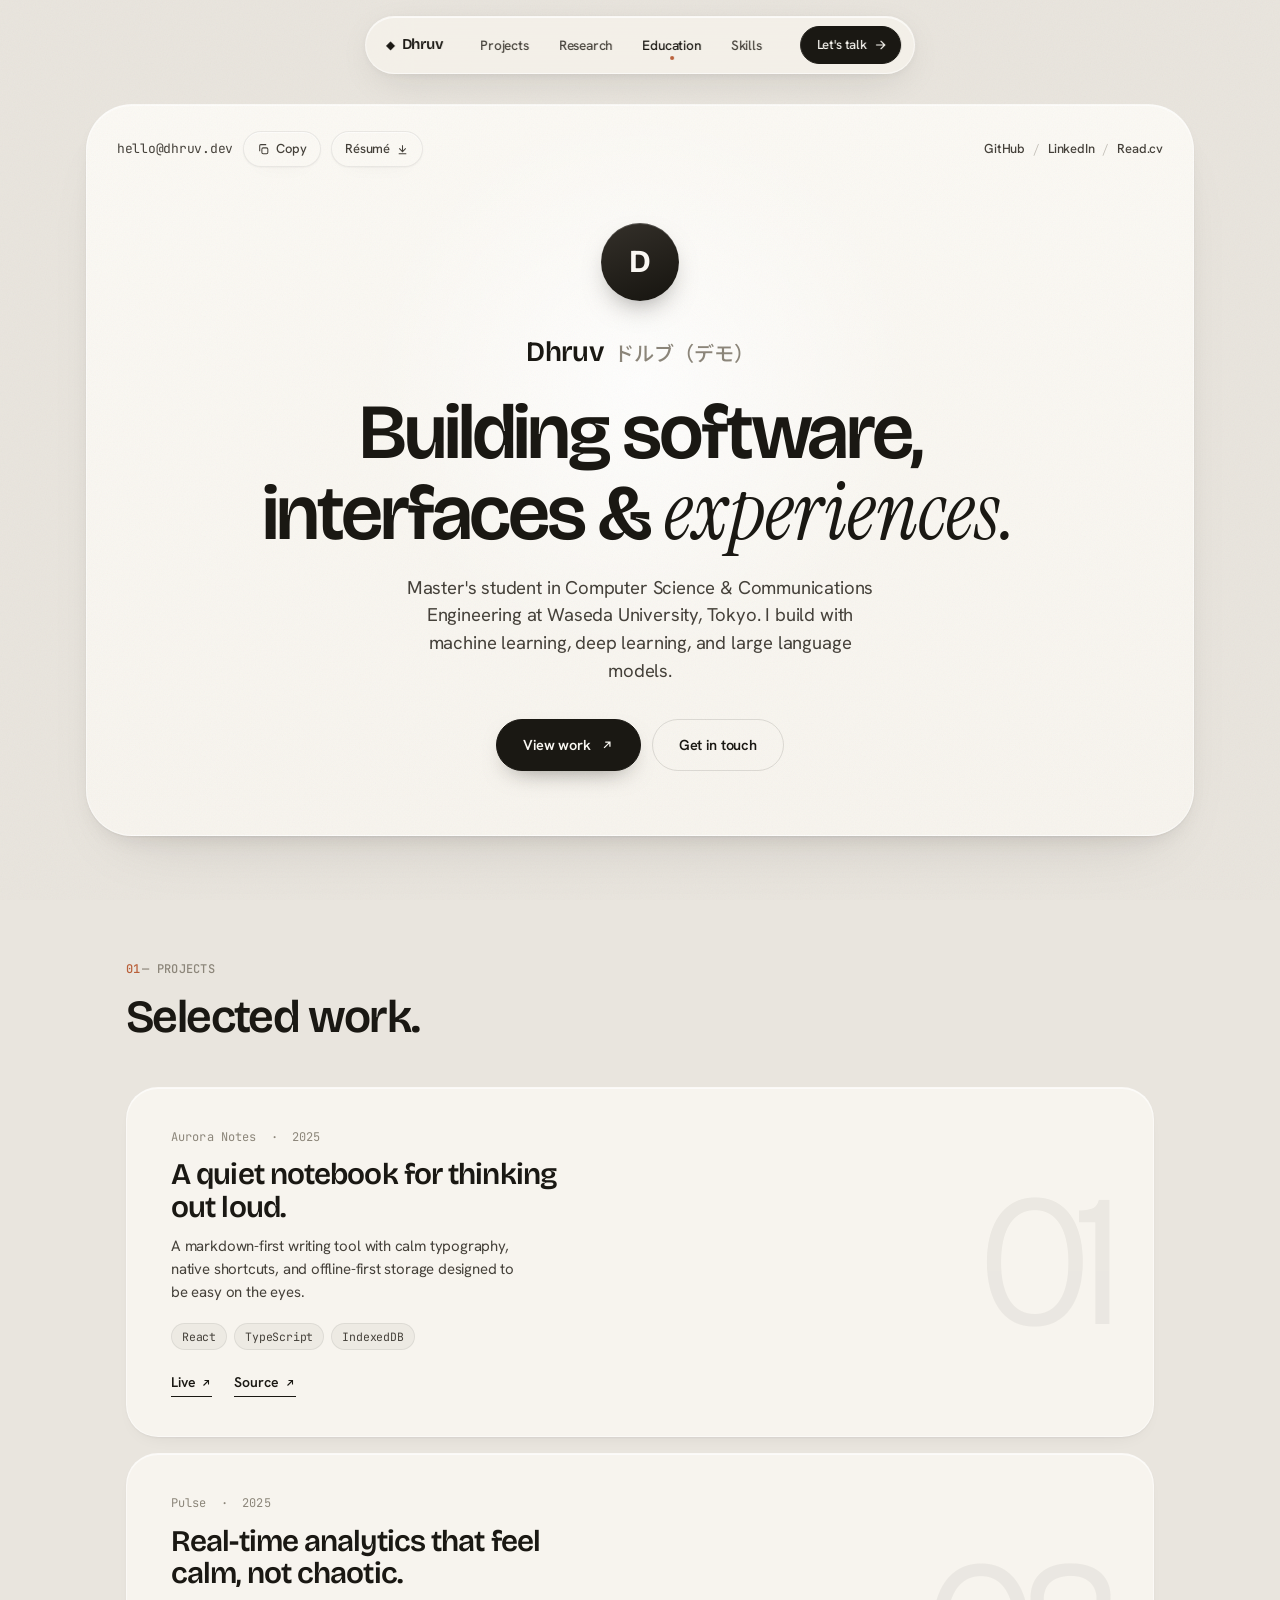
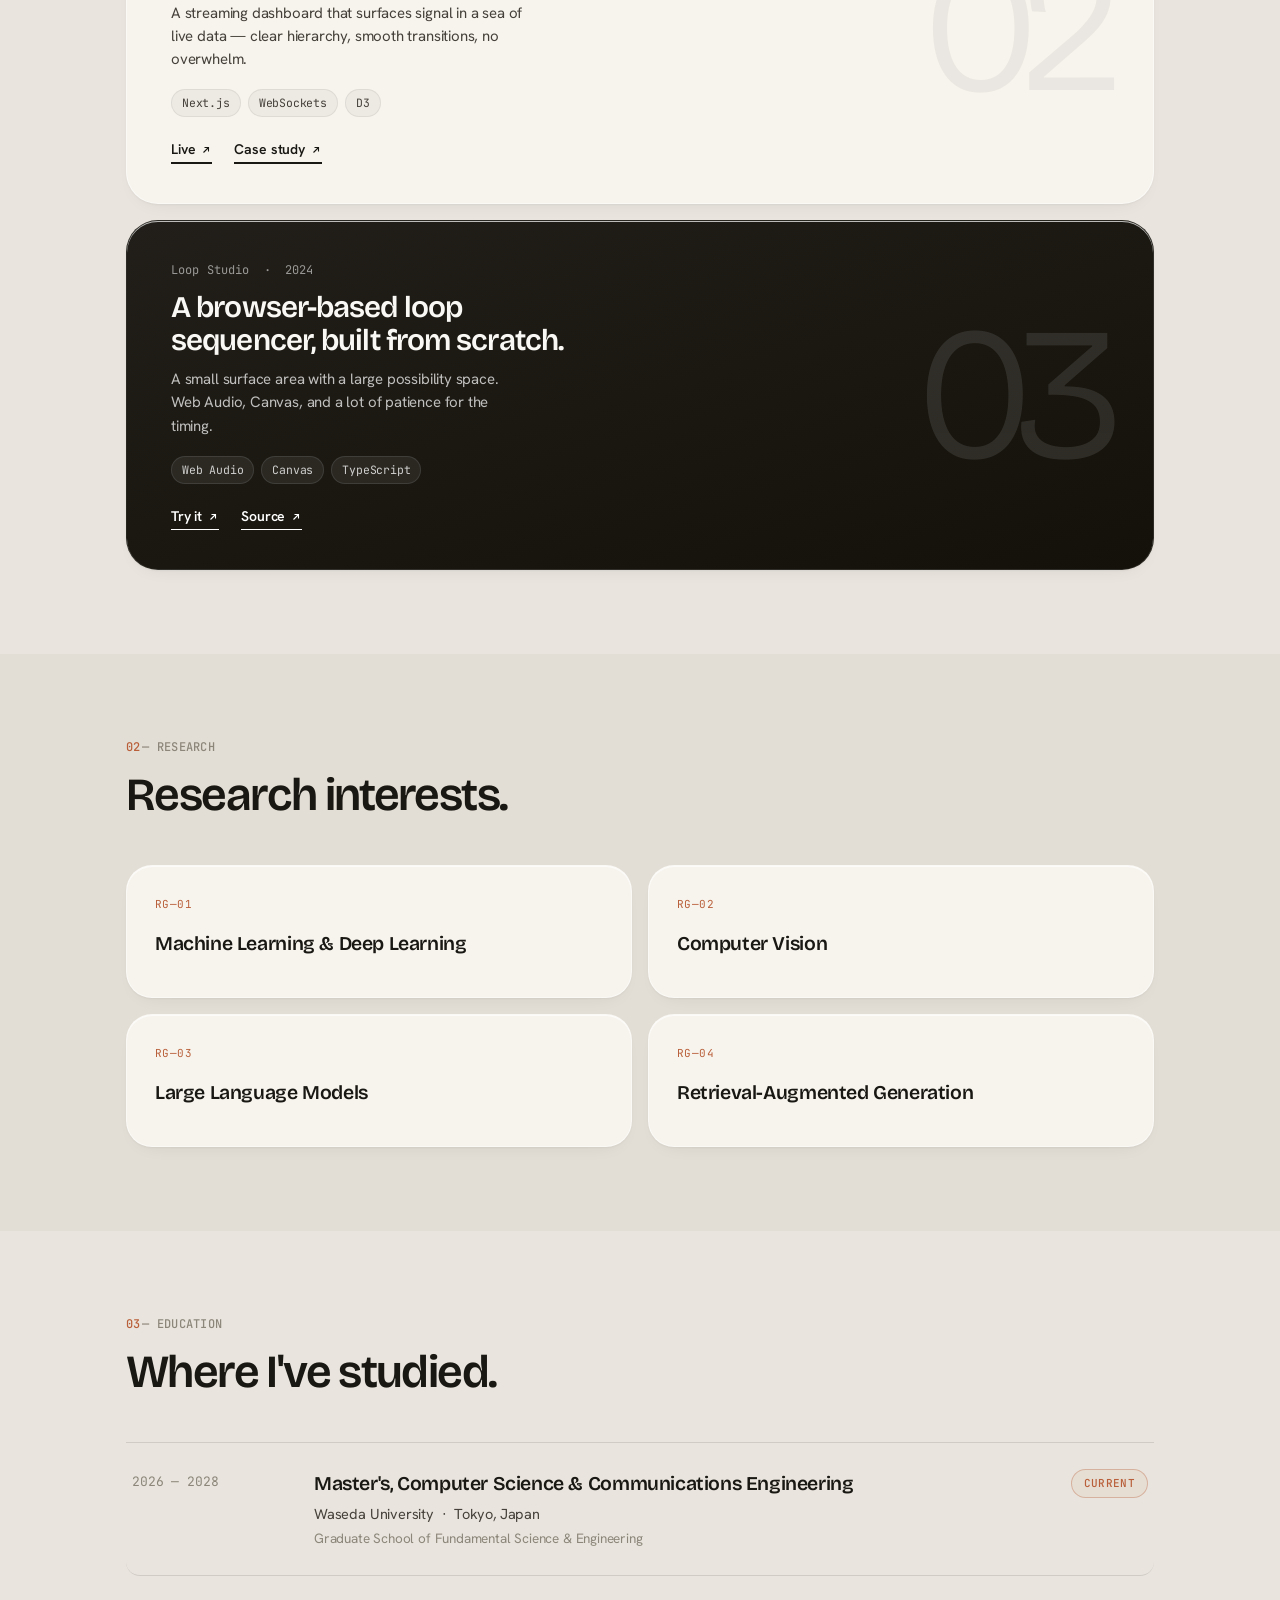
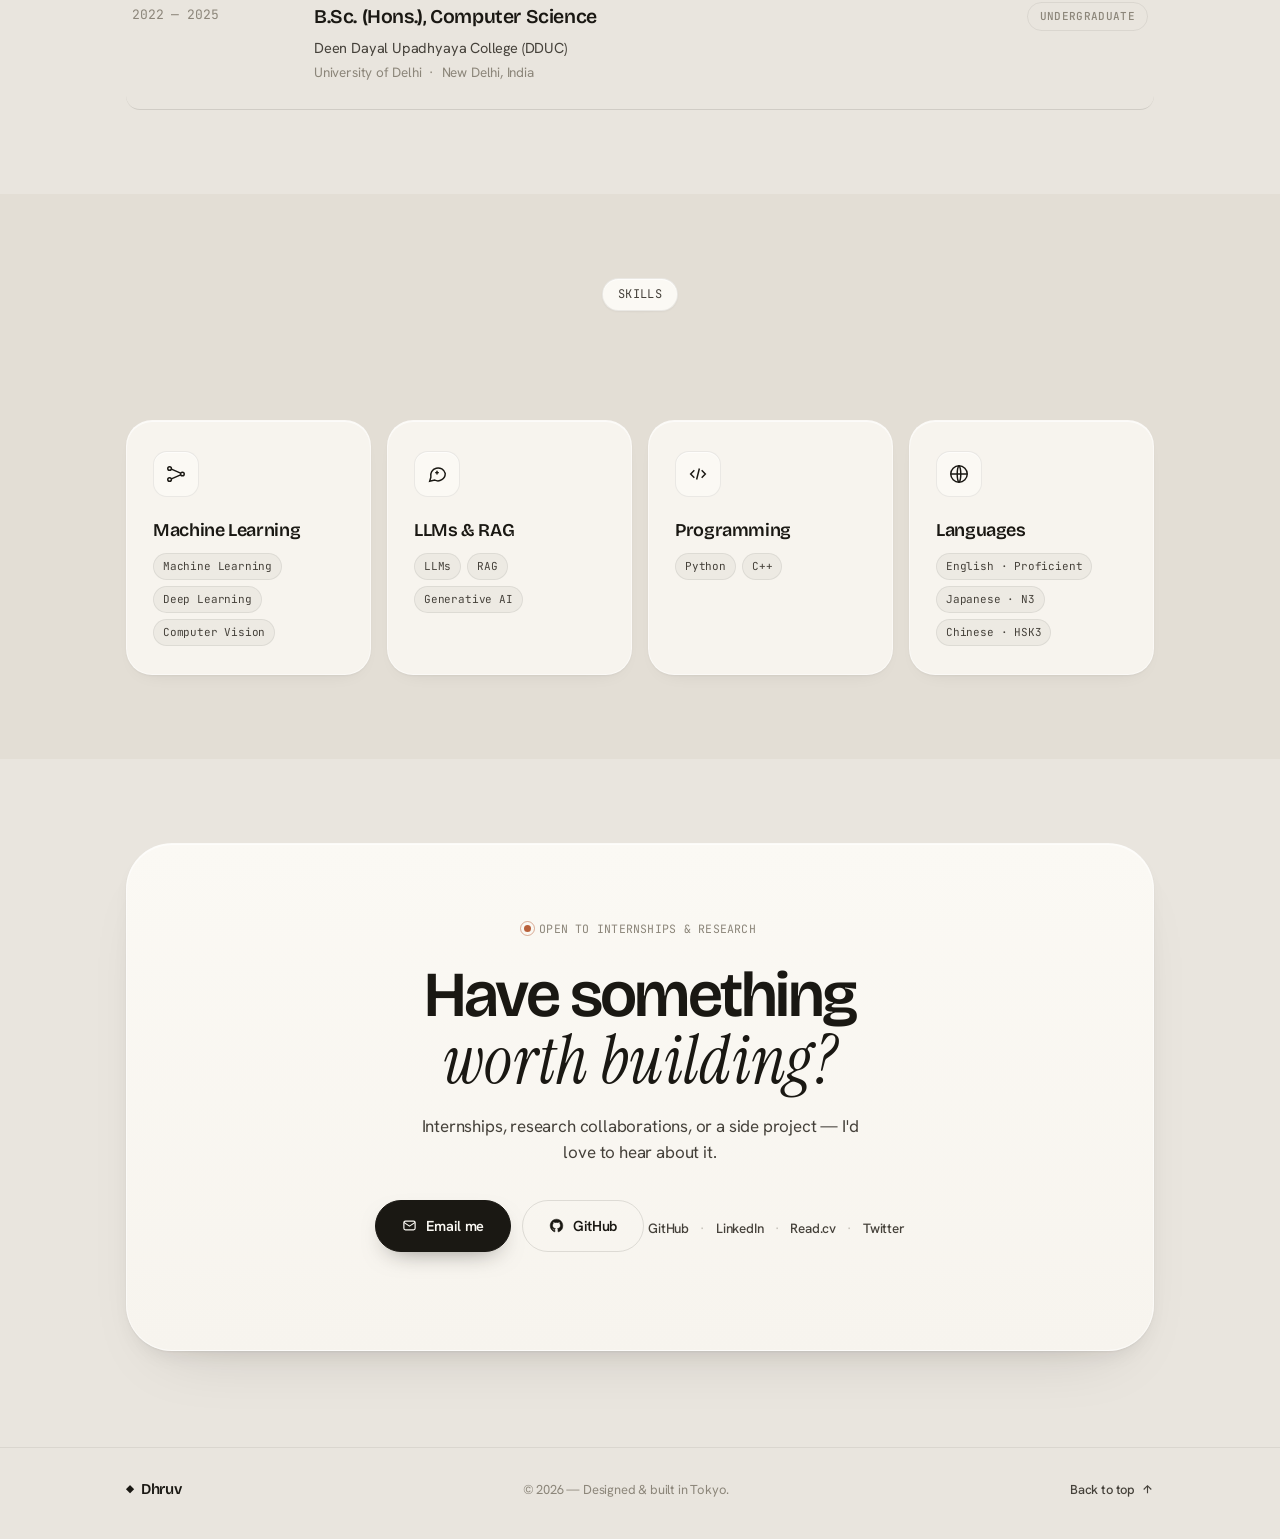
==== index.html @ db8a6431 "Add files via upload" ====
<!DOCTYPE html>
<html lang="en" class="no-js">
<head>
  <meta charset="UTF-8" />
  <meta name="viewport" content="width=device-width, initial-scale=1.0" />
  <meta name="description" content="Dhruv (ドルブ) — Master's student in Computer Science & Communications Engineering at Waseda University, Tokyo. Working in machine learning, deep learning, LLMs, RAG, and computer vision." />
  <meta name="theme-color" content="#e9e5de" />
  <title>Dhruv ドルブ — Computer Science & Machine Learning</title>

  <!-- inline favicon: rotated diamond -->
  <link rel="icon" href="data:image/svg+xml,%3Csvg xmlns='http://www.w3.org/2000/svg' width='32' height='32' viewBox='0 0 32 32'%3E%3Crect x='9' y='9' width='14' height='14' transform='rotate(45 16 16)' fill='%231a1813'/%3E%3C/svg%3E" />

  <link rel="preconnect" href="https://fonts.googleapis.com">
  <link rel="preconnect" href="https://fonts.gstatic.com" crossorigin>
  <link href="https://fonts.googleapis.com/css2?family=Bricolage+Grotesque:opsz,wght@12..96,400;12..96,500;12..96,600;12..96,700;12..96,800&family=Hanken+Grotesk:wght@400;500;600;700&family=Instrument+Serif:ital@0;1&family=JetBrains+Mono:wght@400;500&family=Noto+Sans+JP:wght@400;500;600&display=swap" rel="stylesheet">

  <link rel="stylesheet" href="styles.css" />
  <script>document.documentElement.classList.remove('no-js'); document.documentElement.classList.add('js');</script>
</head>
<body>

  <!-- paper grain texture -->
  <div class="grain" aria-hidden="true"></div>

  <!-- ============================ NAV (preserved floating pill) ============================ -->
  <nav class="nav" id="nav">
    <a href="#home" class="nav-logo">
      <span class="logo-mark">◆</span>
      <span class="logo-text">Dhruv</span>
    </a>
    <ul class="nav-links">
      <li><a href="#projects">Projects</a></li>
      <li><a href="#research">Research</a></li>
      <li><a href="#education">Education</a></li>
      <li><a href="#skills">Skills</a></li>
    </ul>
    <a href="#contact" class="nav-cta">
      <span>Let's talk</span>
      <svg width="14" height="14" viewBox="0 0 24 24" fill="none" stroke="currentColor" stroke-width="2"><path d="M5 12h14M13 5l7 7-7 7"/></svg>
    </a>
    <button class="nav-burger" id="burger" aria-label="Open menu" aria-expanded="false" aria-controls="mobileMenu">
      <span></span><span></span>
    </button>
  </nav>

  <!-- mobile menu overlay -->
  <div class="mobile-menu" id="mobileMenu" aria-hidden="true">
    <ul>
      <li><a href="#projects">Projects</a></li>
      <li><a href="#research">Research</a></li>
      <li><a href="#education">Education</a></li>
      <li><a href="#skills">Skills</a></li>
      <li><a href="#contact" class="mm-cta">Let's talk</a></li>
    </ul>
  </div>

  <!-- ============================ HERO ============================ -->
  <header class="hero" id="home">
    <div class="hero-card">

      <div class="hero-top" data-rise style="--d:.05s">
        <div class="hero-contact">
          <span class="hero-email">hello@dhruv.dev</span>
          <button class="chip" id="copyEmail" data-email="hello@dhruv.dev" type="button">
            <svg width="13" height="13" viewBox="0 0 24 24" fill="none" stroke="currentColor" stroke-width="1.9"><rect x="9" y="9" width="11" height="11" rx="2.4"/><path d="M5 15V5a2 2 0 0 1 2-2h10"/></svg>
            <span class="chip-label">Copy</span>
          </button>
          <a class="chip" href="#" aria-label="Download résumé">
            Résumé
            <svg width="13" height="13" viewBox="0 0 24 24" fill="none" stroke="currentColor" stroke-width="1.9"><path d="M12 4v12M6 10l6 6 6-6M5 20h14"/></svg>
          </a>
        </div>
        <nav class="hero-social" aria-label="Social profiles">
          <a href="#">GitHub</a><span aria-hidden="true">/</span><a href="#">LinkedIn</a><span aria-hidden="true">/</span><a href="#">Read.cv</a>
        </nav>
      </div>

      <div class="hero-center">
        <div class="hero-id" data-rise style="--d:.13s">
          <span class="avatar" aria-hidden="true">D</span>
        </div>

        <p class="hero-name" data-rise style="--d:.2s">Dhruv <span class="kana" lang="ja">ドルブ（デモ）</span></p>

        <h1 class="hero-h" data-rise style="--d:.27s">
          Building software,<br/>
          interfaces &amp; <em>experiences.</em>
        </h1>

        <p class="hero-sub" data-rise style="--d:.36s">
          Master's student in Computer Science &amp; Communications Engineering at
          Waseda University, Tokyo. I build with machine learning, deep learning,
          and large language models.
        </p>

        <div class="hero-actions" data-rise style="--d:.44s">
          <a class="btn btn-dark" href="#projects">
            View work
            <svg width="14" height="14" viewBox="0 0 24 24" fill="none" stroke="currentColor" stroke-width="2.2"><path d="M7 17 17 7M9 7h8v8"/></svg>
          </a>
          <a class="btn btn-ghost" href="#contact">Get in touch</a>
        </div>
      </div>
    </div>
  </header>

  <!-- ============================ PROJECTS ============================ -->
  <section class="section" id="projects">
    <div class="wrap">
      <div class="section-head">
        <p class="eyebrow reveal"><span class="ix">01</span> — Projects</p>
        <h2 class="section-h reveal">Selected work.</h2>
      </div>

      <div class="features">

        <a href="#" class="feature reveal">
          <div class="feature-text">
            <p class="feature-eyebrow">Aurora Notes &nbsp;·&nbsp; 2025</p>
            <h3 class="feature-h">A quiet notebook for thinking out loud.</h3>
            <p class="feature-desc">A markdown-first writing tool with calm typography, native shortcuts, and offline-first storage designed to be easy on the eyes.</p>
            <div class="feature-meta">
              <span class="tag">React</span><span class="tag">TypeScript</span><span class="tag">IndexedDB</span>
            </div>
            <div class="feature-links">
              <span class="ink-link">Live <svg width="12" height="12" viewBox="0 0 24 24" fill="none" stroke="currentColor" stroke-width="2.2"><path d="M7 17 17 7M9 7h8v8"/></svg></span>
              <span class="ink-link">Source <svg width="12" height="12" viewBox="0 0 24 24" fill="none" stroke="currentColor" stroke-width="2.2"><path d="M7 17 17 7M9 7h8v8"/></svg></span>
            </div>
          </div>
          <span class="feature-num" aria-hidden="true">01</span>
        </a>

        <a href="#" class="feature reveal">
          <div class="feature-text">
            <p class="feature-eyebrow">Pulse &nbsp;·&nbsp; 2025</p>
            <h3 class="feature-h">Real-time analytics that feel calm, not chaotic.</h3>
            <p class="feature-desc">A streaming dashboard that surfaces signal in a sea of live data — clear hierarchy, smooth transitions, no overwhelm.</p>
            <div class="feature-meta">
              <span class="tag">Next.js</span><span class="tag">WebSockets</span><span class="tag">D3</span>
            </div>
            <div class="feature-links">
              <span class="ink-link">Live <svg width="12" height="12" viewBox="0 0 24 24" fill="none" stroke="currentColor" stroke-width="2.2"><path d="M7 17 17 7M9 7h8v8"/></svg></span>
              <span class="ink-link">Case study <svg width="12" height="12" viewBox="0 0 24 24" fill="none" stroke="currentColor" stroke-width="2.2"><path d="M7 17 17 7M9 7h8v8"/></svg></span>
            </div>
          </div>
          <span class="feature-num" aria-hidden="true">02</span>
        </a>

        <a href="#" class="feature feature-dark reveal">
          <div class="feature-text">
            <p class="feature-eyebrow">Loop Studio &nbsp;·&nbsp; 2024</p>
            <h3 class="feature-h">A browser-based loop sequencer, built from scratch.</h3>
            <p class="feature-desc">A small surface area with a large possibility space. Web Audio, Canvas, and a lot of patience for the timing.</p>
            <div class="feature-meta">
              <span class="tag">Web Audio</span><span class="tag">Canvas</span><span class="tag">TypeScript</span>
            </div>
            <div class="feature-links">
              <span class="ink-link">Try it <svg width="12" height="12" viewBox="0 0 24 24" fill="none" stroke="currentColor" stroke-width="2.2"><path d="M7 17 17 7M9 7h8v8"/></svg></span>
              <span class="ink-link">Source <svg width="12" height="12" viewBox="0 0 24 24" fill="none" stroke="currentColor" stroke-width="2.2"><path d="M7 17 17 7M9 7h8v8"/></svg></span>
            </div>
          </div>
          <span class="feature-num" aria-hidden="true">03</span>
        </a>

      </div>
    </div>
  </section>

  <!-- ============================ RESEARCH ============================ -->
  <section class="section alt" id="research">
    <div class="wrap">
      <div class="section-head">
        <p class="eyebrow reveal"><span class="ix">02</span> — Research</p>
        <h2 class="section-h reveal">Research interests.</h2>
      </div>

      <div class="r-grid">
        <article class="r-card reveal">
          <span class="r-tag">RG—01</span>
          <h3>Machine Learning &amp; Deep Learning</h3>
          <span class="r-arrow" aria-hidden="true"><svg width="16" height="16" viewBox="0 0 24 24" fill="none" stroke="currentColor" stroke-width="2"><path d="M7 17 17 7M9 7h8v8"/></svg></span>
        </article>
        <article class="r-card reveal">
          <span class="r-tag">RG—02</span>
          <h3>Computer Vision</h3>
          <span class="r-arrow" aria-hidden="true"><svg width="16" height="16" viewBox="0 0 24 24" fill="none" stroke="currentColor" stroke-width="2"><path d="M7 17 17 7M9 7h8v8"/></svg></span>
        </article>
        <article class="r-card reveal">
          <span class="r-tag">RG—03</span>
          <h3>Large Language Models</h3>
          <span class="r-arrow" aria-hidden="true"><svg width="16" height="16" viewBox="0 0 24 24" fill="none" stroke="currentColor" stroke-width="2"><path d="M7 17 17 7M9 7h8v8"/></svg></span>
        </article>
        <article class="r-card reveal">
          <span class="r-tag">RG—04</span>
          <h3>Retrieval-Augmented Generation</h3>
          <span class="r-arrow" aria-hidden="true"><svg width="16" height="16" viewBox="0 0 24 24" fill="none" stroke="currentColor" stroke-width="2"><path d="M7 17 17 7M9 7h8v8"/></svg></span>
        </article>
      </div>
    </div>
  </section>

  <!-- ============================ EDUCATION ============================ -->
  <section class="section" id="education">
    <div class="wrap">
      <div class="section-head">
        <p class="eyebrow reveal"><span class="ix">03</span> — Education</p>
        <h2 class="section-h reveal">Where I've studied.</h2>
      </div>

      <div class="edu">
        <div class="edu-row reveal">
          <span class="edu-y">2026 — 2028</span>
          <div class="edu-c">
            <h3>Master's, Computer Science &amp; Communications Engineering</h3>
            <p>Waseda University &nbsp;·&nbsp; Tokyo, Japan</p>
            <p class="edu-focus">Graduate School of Fundamental Science &amp; Engineering</p>
          </div>
          <span class="edu-tag is-now">Current</span>
        </div>
        <div class="edu-row reveal">
          <span class="edu-y">2022 — 2025</span>
          <div class="edu-c">
            <h3>B.Sc. (Hons.), Computer Science</h3>
            <p>Deen Dayal Upadhyaya College (DDUC)</p>
            <p class="edu-focus">University of Delhi &nbsp;·&nbsp; New Delhi, India</p>
          </div>
          <span class="edu-tag">Undergraduate</span>
        </div>
      </div>
    </div>
  </section>

  <!-- ============================ SKILLS ============================ -->
  <section class="section alt" id="skills">
    <div class="wrap">
      <div class="section-head center">
        <span class="pill-label reveal">Skills</span>
        <h2 class="section-h reveal">What I work with.</h2>
      </div>

      <div class="skills-grid">
        <article class="skill reveal">
          <span class="skill-ic" aria-hidden="true">
            <svg width="22" height="22" viewBox="0 0 24 24" fill="none" stroke="currentColor" stroke-width="1.6"><circle cx="5" cy="6" r="2"/><circle cx="5" cy="18" r="2"/><circle cx="19" cy="12" r="2"/><path d="M7 6.6 17 11M7 17.4 17 13"/></svg>
          </span>
          <h3>Machine Learning</h3>
          <ul class="skill-tags">
            <li>Machine Learning</li><li>Deep Learning</li><li>Computer Vision</li>
          </ul>
        </article>

        <article class="skill reveal">
          <span class="skill-ic" aria-hidden="true">
            <svg width="22" height="22" viewBox="0 0 24 24" fill="none" stroke="currentColor" stroke-width="1.6"><path d="M21 11.5a8 8 0 0 1-11.4 7.2L4 20l1.3-4.5A8 8 0 1 1 21 11.5Z"/><path d="M12 8.5v4M10 10.5h4"/></svg>
          </span>
          <h3>LLMs &amp; RAG</h3>
          <ul class="skill-tags">
            <li>LLMs</li><li>RAG</li><li>Generative AI</li>
          </ul>
        </article>

        <article class="skill reveal">
          <span class="skill-ic" aria-hidden="true">
            <svg width="22" height="22" viewBox="0 0 24 24" fill="none" stroke="currentColor" stroke-width="1.6"><path d="m8 8-4 4 4 4M16 8l4 4-4 4M13.5 6l-3 12"/></svg>
          </span>
          <h3>Programming</h3>
          <ul class="skill-tags">
            <li>Python</li><li>C++</li>
          </ul>
        </article>

        <article class="skill reveal">
          <span class="skill-ic" aria-hidden="true">
            <svg width="22" height="22" viewBox="0 0 24 24" fill="none" stroke="currentColor" stroke-width="1.6"><circle cx="12" cy="12" r="9"/><path d="M3 12h18M12 3c2.6 2.7 2.6 15.3 0 18M12 3c-2.6 2.7-2.6 15.3 0 18"/></svg>
          </span>
          <h3>Languages</h3>
          <ul class="skill-tags">
            <li>English · Proficient</li><li>Japanese · N3</li><li>Chinese · HSK3</li>
          </ul>
        </article>
      </div>
    </div>
  </section>

  <!-- ============================ CONTACT ============================ -->
  <section class="section contact" id="contact">
    <div class="wrap">
      <div class="contact-card reveal">
        <span class="status"><i class="dot" aria-hidden="true"></i> Open to internships &amp; research</span>
        <h2 class="contact-h">Have something<br/><em>worth building?</em></h2>
        <p class="contact-sub">Internships, research collaborations, or a side project — I'd love to hear about it.</p>
        <div class="contact-actions">
          <a class="btn btn-dark" href="mailto:hello@dhruv.dev">
            <svg width="15" height="15" viewBox="0 0 24 24" fill="none" stroke="currentColor" stroke-width="1.9"><rect x="3" y="5" width="18" height="14" rx="2.5"/><path d="m3 7 9 6 9-6"/></svg>
            Email me
          </a>
          <a class="btn btn-ghost" href="#">
            <svg width="15" height="15" viewBox="0 0 24 24" fill="currentColor"><path d="M12 2C6.48 2 2 6.58 2 12.25c0 4.53 2.87 8.37 6.84 9.73.5.1.68-.22.68-.49 0-.24-.01-.87-.01-1.71-2.78.62-3.37-1.37-3.37-1.37-.45-1.18-1.11-1.49-1.11-1.49-.91-.64.07-.62.07-.62 1 .07 1.53 1.05 1.53 1.05.89 1.57 2.34 1.12 2.91.85.09-.66.35-1.12.63-1.38-2.22-.26-4.56-1.14-4.56-5.06 0-1.12.39-2.03 1.03-2.75-.1-.26-.45-1.3.1-2.71 0 0 .84-.27 2.75 1.05a9.4 9.4 0 0 1 5 0c1.91-1.32 2.75-1.05 2.75-1.05.55 1.41.2 2.45.1 2.71.64.72 1.03 1.63 1.03 2.75 0 3.93-2.34 4.79-4.57 5.05.36.32.68.94.68 1.91 0 1.38-.01 2.49-.01 2.83 0 .27.18.6.69.49A10.26 10.26 0 0 0 22 12.25C22 6.58 17.52 2 12 2z"/></svg>
            GitHub
          </a>
        </div>
        <div class="contact-socials">
          <a href="#">GitHub</a><span aria-hidden="true">·</span>
          <a href="#">LinkedIn</a><span aria-hidden="true">·</span>
          <a href="#">Read.cv</a><span aria-hidden="true">·</span>
          <a href="#">Twitter</a>
        </div>
      </div>
    </div>
  </section>

  <!-- ============================ FOOTER ============================ -->
  <footer class="footer">
    <div class="wrap footer-inner">
      <span class="footer-logo"><span class="logo-mark">◆</span> Dhruv</span>
      <span class="muted">© <span id="year"></span> — Designed &amp; built in Tokyo.</span>
      <a href="#home" class="footer-top">Back to top
        <svg width="13" height="13" viewBox="0 0 24 24" fill="none" stroke="currentColor" stroke-width="2.1"><path d="M12 19V5M5 12l7-7 7 7"/></svg>
      </a>
    </div>
  </footer>

  <script src="script.js"></script>
</body>
</html>
---- styles.css ----
/* =========================================================
   Dhruv — Portfolio
   Refined editorial minimalism · warm stone neutrals
   Bricolage Grotesque + Hanken Grotesk + Instrument Serif + JetBrains Mono
   ========================================================= */

*, *::before, *::after { box-sizing: border-box; margin: 0; padding: 0; }

:root {
  /* warm stone neutrals */
  --bg:        #e9e5de;   /* page — warm stone */
  --bg-deep:   #e3ded5;   /* alt section */
  --card:      #f7f4ee;   /* bone card */
  --card-hi:   #fbf9f4;   /* lighter card */
  --ink:       #1a1813;   /* warm near-black */
  --ink-2:     #45413a;   /* secondary text */
  --muted:     #8c867a;   /* labels / tertiary */
  --line:      rgba(26, 24, 19, 0.12);
  --line-soft: rgba(26, 24, 19, 0.07);
  --clay:      #b9603a;   /* whisper of accent — used sparingly */

  --shadow:
    0 1px 2px rgba(26,24,19,0.05),
    0 10px 26px -14px rgba(26,24,19,0.14),
    0 30px 70px -40px rgba(26,24,19,0.18);
  --shadow-sm:
    0 1px 2px rgba(26,24,19,0.04),
    0 8px 22px -16px rgba(26,24,19,0.16);
  --hi: inset 0 1px 0 rgba(255,255,255,0.7);

  --display: 'Bricolage Grotesque', 'Hanken Grotesk', sans-serif;
  --sans:    'Hanken Grotesk', -apple-system, BlinkMacSystemFont, sans-serif;
  --serif:   'Instrument Serif', Georgia, serif;
  --mono:    'JetBrains Mono', ui-monospace, monospace;
  --jp:      'Noto Sans JP', 'Hiragino Kaku Gothic ProN', 'Hiragino Sans', 'Yu Gothic', sans-serif;

  --max:    1080px;
  --pad-x:  26px;
  --radius: 40px;
  --ease:   cubic-bezier(.22, 1, .36, 1);
}

html { scroll-behavior: smooth; }

body {
  font-family: var(--sans);
  font-weight: 400;
  background: var(--bg);
  color: var(--ink);
  font-size: 16.5px;
  line-height: 1.55;
  letter-spacing: -0.011em;
  -webkit-font-smoothing: antialiased;
  -moz-osx-font-smoothing: grayscale;
  text-rendering: optimizeLegibility;
  overflow-x: hidden;
}

a { color: inherit; text-decoration: none; }
ul, ol { list-style: none; }
button { font: inherit; background: none; border: none; color: inherit; cursor: pointer; }
::selection { background: var(--ink); color: var(--bg); }
:focus-visible { outline: 2px solid var(--clay); outline-offset: 3px; border-radius: 4px; }

/* Instrument Serif italic accent inside any display heading */
.hero-h em, .section-h em, .contact-h em, .statement-p em {
  font-family: var(--serif);
  font-style: italic;
  font-weight: 400;
  letter-spacing: 0.005em;
}

.wrap {
  max-width: var(--max);
  margin: 0 auto;
  padding: 0 var(--pad-x);
}

/* paper grain texture overlay */
.grain {
  position: fixed; inset: 0;
  z-index: 3;
  pointer-events: none;
  opacity: 0.05;
  mix-blend-mode: multiply;
  background-image: url("data:image/svg+xml,%3Csvg xmlns='http://www.w3.org/2000/svg' viewBox='0 0 220 220'%3E%3Cfilter id='n'%3E%3CfeTurbulence type='fractalNoise' baseFrequency='0.82' numOctaves='3' stitchTiles='stitch'/%3E%3C/filter%3E%3Crect width='100%25' height='100%25' filter='url(%23n)'/%3E%3C/svg%3E");
  background-size: 220px 220px;
}

/* =========================================================
   NAV — preserved floating pill (recolored to warm)
   ========================================================= */
.nav {
  position: fixed; top: 16px; left: 50%; transform: translateX(-50%);
  z-index: 100;
  display: flex; align-items: center; gap: 24px;
  padding: 9px 13px 9px 20px;
  background: rgba(247, 244, 238, 0.72);
  backdrop-filter: blur(20px) saturate(1.5);
  -webkit-backdrop-filter: blur(20px) saturate(1.5);
  border: 1px solid rgba(255,255,255,0.55);
  border-radius: 999px;
  box-shadow: 0 10px 40px -12px rgba(26,24,19,0.16), 0 2px 8px rgba(26,24,19,0.05), var(--hi);
  transition: top .35s var(--ease), box-shadow .35s var(--ease);
}
.nav.scrolled {
  top: 10px;
  box-shadow: 0 16px 50px -12px rgba(26,24,19,0.22), 0 2px 8px rgba(26,24,19,0.06), var(--hi);
}
.nav-logo {
  display: flex; align-items: center; gap: 8px;
  font-family: var(--display);
  font-weight: 600; font-size: 15px; letter-spacing: -0.02em;
}
.logo-mark { color: var(--ink); display: inline-block; animation: spin 16s linear infinite; font-size: 11px; }
@keyframes spin { to { transform: rotate(360deg); } }
.nav-links { display: flex; gap: 2px; }
.nav-links a {
  position: relative;
  padding: 7px 14px;
  font-size: 13.5px; font-weight: 500;
  color: var(--ink-2);
  border-radius: 999px;
  transition: color .2s ease;
}
.nav-links a::before {
  content: ''; position: absolute; inset: 0;
  background: var(--ink); border-radius: 999px;
  transform: scale(0.6); opacity: 0;
  transition: transform .3s cubic-bezier(.34,1.56,.64,1), opacity .25s ease;
  z-index: -1;
}
.nav-links a:hover { color: var(--card-hi); }
.nav-links a:hover::before { transform: scale(1); opacity: 1; }
.nav-links a.active { color: var(--ink); }
.nav-links a.active::after {
  content: ''; position: absolute; left: 50%; bottom: 1px;
  width: 4px; height: 4px; border-radius: 50%;
  background: var(--clay); transform: translateX(-50%);
}
.nav-cta {
  display: inline-flex; align-items: center; gap: 6px;
  padding: 8px 13px 8px 16px;
  background: var(--ink); color: var(--card-hi);
  font-size: 13px; font-weight: 500;
  border-radius: 999px;
  border: 1px solid var(--ink);
  transition: background .25s ease, color .25s ease, transform .2s ease;
}
.nav-cta svg { transition: transform .3s var(--ease); }
.nav-cta:hover { background: transparent; color: var(--ink); }
.nav-cta:hover svg { transform: translateX(2px); }
.nav-burger { display: none; }

/* mobile menu */
.mobile-menu {
  position: fixed; inset: 0; z-index: 99;
  background: rgba(233, 229, 222, 0.92);
  backdrop-filter: blur(22px);
  -webkit-backdrop-filter: blur(22px);
  display: flex; align-items: center; justify-content: center;
  opacity: 0; visibility: hidden;
  transition: opacity .4s var(--ease), visibility .4s;
}
.mobile-menu.open { opacity: 1; visibility: visible; }
.mobile-menu ul { display: flex; flex-direction: column; align-items: center; gap: 6px; text-align: center; }
.mobile-menu li {
  opacity: 0; transform: translateY(14px);
  transition: opacity .5s var(--ease), transform .5s var(--ease);
}
.mobile-menu.open li { opacity: 1; transform: none; }
.mobile-menu.open li:nth-child(1) { transition-delay: .08s; }
.mobile-menu.open li:nth-child(2) { transition-delay: .14s; }
.mobile-menu.open li:nth-child(3) { transition-delay: .20s; }
.mobile-menu.open li:nth-child(4) { transition-delay: .26s; }
.mobile-menu.open li:nth-child(5) { transition-delay: .34s; }
.mobile-menu a {
  font-family: var(--display);
  font-size: 34px; font-weight: 600; letter-spacing: -0.03em;
  color: var(--ink);
  display: inline-block; padding: 6px 14px;
}
.mobile-menu .mm-cta { color: var(--clay); }

/* =========================================================
   BUTTONS / CHIPS / INK-LINK
   ========================================================= */
.btn {
  display: inline-flex; align-items: center; gap: 9px;
  padding: 14px 26px;
  font-family: var(--sans);
  font-size: 14.5px; font-weight: 600;
  letter-spacing: -0.01em;
  border-radius: 999px;
  border: 1px solid var(--ink);
  transition: background .28s ease, color .28s ease, transform .3s var(--ease), box-shadow .3s var(--ease);
  white-space: nowrap;
}
.btn svg { transition: transform .35s var(--ease); }
.btn:hover { transform: translateY(-2px); }
.btn:hover svg { transform: translate(2px, -2px); }
.btn-dark  { background: var(--ink); color: var(--card-hi); box-shadow: 0 10px 26px -14px rgba(26,24,19,0.6); }
.btn-dark:hover  { background: #000; box-shadow: 0 16px 34px -16px rgba(26,24,19,0.7); }
.btn-ghost { background: transparent; color: var(--ink); border-color: var(--line); }
.btn-ghost:hover { background: var(--ink); color: var(--card-hi); border-color: var(--ink); }
.btn-ghost svg path { stroke: currentColor; }

.chip {
  display: inline-flex; align-items: center; gap: 6px;
  padding: 7px 13px;
  font-size: 13px; font-weight: 500;
  color: var(--ink-2);
  background: var(--card-hi);
  border: 1px solid var(--line-soft);
  border-radius: 999px;
  box-shadow: var(--shadow-sm), var(--hi);
  transition: transform .25s var(--ease), color .2s ease, border-color .2s ease;
}
.chip:hover { transform: translateY(-1px); color: var(--ink); border-color: var(--line); }
.chip.copied { color: var(--clay); border-color: rgba(185,96,58,0.4); }

.ink-link {
  display: inline-flex; align-items: center; gap: 5px;
  position: relative;
  font-size: 14px; font-weight: 600;
  color: var(--ink);
  letter-spacing: -0.01em;
  padding: 2px 0;
}
.ink-link::after {
  content: ''; position: absolute; left: 0; right: 0; bottom: -1px;
  height: 1.5px; background: currentColor;
  transform: scaleX(1); transform-origin: left;
  transition: transform .4s var(--ease);
}
.ink-link:hover::after { transform: scaleX(0); transform-origin: right; }
.ink-link svg { transition: transform .35s var(--ease); }
.ink-link:hover svg { transform: translate(2px, -2px); }

/* =========================================================
   HERO
   ========================================================= */
.hero {
  padding: 104px var(--pad-x) 40px;
  max-width: calc(var(--max) + 80px);
  margin: 0 auto;
}
.hero-card {
  position: relative;
  background: linear-gradient(180deg, var(--card-hi), var(--card));
  border: 1px solid rgba(255,255,255,0.55);
  border-radius: 46px;
  box-shadow: var(--shadow), var(--hi);
  padding: 26px 30px 64px;
  overflow: hidden;
}
.hero-card::after {
  /* soft radial bloom behind the name */
  content: ''; position: absolute; left: 50%; top: 38%;
  width: 620px; height: 620px; transform: translate(-50%,-50%);
  background: radial-gradient(circle, rgba(255,255,255,0.85), transparent 62%);
  pointer-events: none;
}
.hero-top {
  position: relative; z-index: 1;
  display: flex; justify-content: space-between; align-items: center;
  gap: 16px; flex-wrap: wrap;
}
.hero-contact { display: inline-flex; align-items: center; gap: 10px; flex-wrap: wrap; }
.hero-email { font-family: var(--mono); font-size: 13px; color: var(--ink-2); letter-spacing: -0.02em; }
.hero-social { display: inline-flex; align-items: center; gap: 9px; font-size: 13px; color: var(--muted); }
.hero-social a { font-weight: 500; color: var(--ink-2); position: relative; transition: color .2s ease; }
.hero-social a:hover { color: var(--ink); }
.hero-social span { opacity: 0.5; }

.hero-center {
  position: relative; z-index: 1;
  text-align: center;
  display: flex; flex-direction: column; align-items: center;
  padding-top: 56px;
}
.hero-id { position: relative; margin-bottom: 30px; }
.avatar {
  width: 78px; height: 78px; border-radius: 50%;
  display: grid; place-items: center;
  font-family: var(--display); font-weight: 700; font-size: 32px;
  color: var(--card-hi);
  background: linear-gradient(160deg, #34302a, #16140f);
  box-shadow: 0 12px 28px -12px rgba(26,24,19,0.5), inset 0 1px 0 rgba(255,255,255,0.18);
}
.badge {
  position: absolute; top: -10px; left: calc(100% - 14px);
  display: inline-flex; align-items: center; gap: 5px;
  white-space: nowrap;
  padding: 6px 12px;
  background: var(--card-hi);
  border: 1px solid var(--line-soft);
  border-radius: 999px;
  font-size: 13px; font-weight: 600; color: var(--ink);
  box-shadow: var(--shadow-sm), var(--hi);
}
.kana {
  font-family: var(--jp);
  font-weight: 500;
  font-size: 0.82em;
  color: var(--muted);
  letter-spacing: 0;
}
.wave { display: inline-block; animation: wave 2.6s var(--ease) infinite; transform-origin: 70% 70%; }
@keyframes wave {
  0%, 60%, 100% { transform: rotate(0deg); }
  10%, 30% { transform: rotate(14deg); }
  20% { transform: rotate(-8deg); }
}
.hero-name {
  font-family: var(--display);
  font-size: clamp(20px, 2.6vw, 28px);
  font-weight: 600;
  letter-spacing: -0.02em;
  color: var(--ink);
  margin-bottom: 18px;
}
.hero-name .kana { color: var(--muted); font-size: 0.72em; margin-left: 4px; }
.status {
  display: inline-flex; align-items: center; gap: 8px;
  font-family: var(--mono); font-size: 11.5px; letter-spacing: 0.02em;
  color: var(--muted); text-transform: uppercase;
  margin-bottom: 22px;
}
.dot {
  width: 7px; height: 7px; border-radius: 50%;
  background: var(--clay); position: relative;
}
.dot::after {
  content: ''; position: absolute; inset: -4px; border-radius: 50%;
  border: 1.5px solid var(--clay); opacity: 0.5;
  animation: pulse 2s var(--ease) infinite;
}
@keyframes pulse {
  0% { transform: scale(0.7); opacity: 0.6; }
  100% { transform: scale(1.7); opacity: 0; }
}
.hero-h {
  font-family: var(--display);
  font-size: clamp(40px, 6.4vw, 78px);
  font-weight: 600;
  line-height: 1.0;
  letter-spacing: -0.04em;
  color: var(--ink);
  margin-bottom: 22px;
}
.hero-h em { font-size: 1.04em; }
.hero-sub {
  font-size: clamp(16px, 1.5vw, 18.5px);
  color: var(--ink-2);
  max-width: 480px;
  margin: 0 auto 34px;
  line-height: 1.5;
}
.hero-actions { display: inline-flex; gap: 11px; flex-wrap: wrap; justify-content: center; }

/* =========================================================
   TOOLS MARQUEE
   ========================================================= */
.strip { padding: 30px 0 6px; }
.marquee {
  overflow: hidden;
  -webkit-mask-image: linear-gradient(90deg, transparent, #000 12%, #000 88%, transparent);
  mask-image: linear-gradient(90deg, transparent, #000 12%, #000 88%, transparent);
}
.marquee-track {
  display: inline-flex; align-items: center; gap: 30px;
  white-space: nowrap;
  animation: marquee 34s linear infinite;
}
.marquee:hover .marquee-track { animation-play-state: paused; }
@keyframes marquee { to { transform: translateX(-50%); } }
.tok {
  font-family: var(--display);
  font-size: clamp(20px, 2.6vw, 30px);
  font-weight: 500; letter-spacing: -0.02em;
  color: var(--ink); opacity: 0.42;
  transition: opacity .25s ease;
}
.marquee:hover .tok { opacity: 0.3; }
.sep { color: var(--clay); opacity: 0.55; font-size: 12px; }

/* =========================================================
   STATEMENT
   ========================================================= */
.statement { padding: 64px 0 40px; }
.statement-p {
  font-family: var(--display);
  font-size: clamp(26px, 4.4vw, 50px);
  font-weight: 500;
  line-height: 1.16;
  letter-spacing: -0.03em;
  color: var(--ink);
  max-width: 18ch;
  margin: 0 auto;
  text-align: center;
}
.statement-p em { font-size: 1.05em; }

/* =========================================================
   SECTION scaffolding
   ========================================================= */
.section { padding: 84px 0; }
.section.alt { background: var(--bg-deep); }

.section-head { max-width: 640px; margin-bottom: 46px; }
.section-head.center { margin-left: auto; margin-right: auto; text-align: center; }
.eyebrow {
  font-family: var(--mono);
  font-size: 12px; font-weight: 500;
  color: var(--muted);
  letter-spacing: 0.02em;
  text-transform: uppercase;
  margin-bottom: 14px;
  display: flex; align-items: center; gap: 2px;
}
.section-head.center .eyebrow { justify-content: center; }
.ix { color: var(--clay); }
.pill-label {
  display: inline-flex;
  font-family: var(--mono); font-size: 12px; letter-spacing: 0.04em;
  text-transform: uppercase; color: var(--ink-2);
  padding: 6px 15px; margin-bottom: 16px;
  background: var(--card-hi);
  border: 1px solid var(--line-soft);
  border-radius: 999px;
  box-shadow: var(--shadow-sm), var(--hi);
}
.section-h {
  font-family: var(--display);
  font-size: clamp(30px, 4vw, 46px);
  font-weight: 600;
  line-height: 1.04;
  letter-spacing: -0.035em;
  color: var(--ink);
  margin-bottom: 14px;
}
.section-sub {
  font-size: clamp(15.5px, 1.3vw, 17.5px);
  color: var(--ink-2);
  max-width: 480px;
  line-height: 1.5;
}
.section-head.center .section-sub { margin-left: auto; margin-right: auto; }

/* =========================================================
   PROJECTS — soft wide cards with ghost number
   ========================================================= */
.features { display: flex; flex-direction: column; gap: 16px; }
.feature {
  display: grid; grid-template-columns: 1fr auto; align-items: center;
  position: relative;
  background: var(--card);
  border: 1px solid rgba(255,255,255,0.5);
  border-radius: 32px;
  box-shadow: var(--shadow-sm), var(--hi);
  overflow: hidden;
  padding: 40px 44px;
  min-height: 234px;
  transition: transform .45s var(--ease), box-shadow .45s var(--ease);
}
.feature:hover { transform: translateY(-4px); box-shadow: var(--shadow), var(--hi); }
.feature-text { display: flex; flex-direction: column; max-width: 540px; }
.feature-eyebrow {
  font-family: var(--mono); font-size: 12px; color: var(--muted);
  letter-spacing: 0.01em; margin-bottom: 12px;
}
.feature-h {
  font-family: var(--display);
  font-size: clamp(22px, 2.5vw, 30px);
  font-weight: 600; letter-spacing: -0.03em; line-height: 1.08;
  color: var(--ink); margin-bottom: 12px; max-width: 22ch;
}
.feature-desc {
  font-size: 15px; line-height: 1.55; color: var(--ink-2);
  margin-bottom: 18px; max-width: 44ch;
}
.feature-meta { display: flex; flex-wrap: wrap; gap: 7px; margin-bottom: 20px; }
.tag {
  font-family: var(--mono); font-size: 11.5px; color: var(--ink-2);
  padding: 4px 10px; border-radius: 999px;
  background: rgba(26,24,19,0.045);
  border: 1px solid var(--line-soft);
}
.feature-links { display: inline-flex; gap: 22px; flex-wrap: wrap; }
.feature-num {
  font-family: var(--display);
  font-size: clamp(110px, 15vw, 188px);
  font-weight: 300; letter-spacing: -0.06em; line-height: 0.8;
  color: var(--ink); opacity: 0.05;
  margin-left: 36px; user-select: none;
  transition: opacity .4s var(--ease), transform .5s var(--ease);
}
.feature:hover .feature-num { opacity: 0.09; transform: translateX(-4px); }

.feature-dark {
  background: linear-gradient(165deg, #221f1a, #131109);
  border-color: rgba(255,255,255,0.08);
}
.feature-dark .feature-eyebrow { color: rgba(255,255,255,0.55); }
.feature-dark .feature-h { color: #faf8f4; }
.feature-dark .feature-desc { color: rgba(255,255,255,0.72); }
.feature-dark .tag { color: rgba(255,255,255,0.78); background: rgba(255,255,255,0.07); border-color: rgba(255,255,255,0.1); }
.feature-dark .ink-link { color: #fff; }
.feature-dark .feature-num { color: #fff; opacity: 0.1; }
.feature-dark:hover .feature-num { opacity: 0.16; }

/* =========================================================
   RESEARCH — 2x2 soft cards
   ========================================================= */
.r-grid { display: grid; grid-template-columns: repeat(2, 1fr); gap: 16px; }
.r-card {
  position: relative;
  padding: 30px 28px 30px;
  background: var(--card);
  border: 1px solid rgba(255,255,255,0.5);
  border-radius: 26px;
  box-shadow: var(--shadow-sm), var(--hi);
  transition: transform .45s var(--ease), box-shadow .45s var(--ease);
}
.r-card:hover { transform: translateY(-4px); box-shadow: var(--shadow), var(--hi); }
.r-tag {
  font-family: var(--mono); font-size: 11px; letter-spacing: 0.04em;
  color: var(--clay); display: block; margin-bottom: 16px;
}
.r-card h3 {
  font-family: var(--display);
  font-size: 19.5px; font-weight: 600; letter-spacing: -0.02em;
  color: var(--ink); margin-bottom: 8px;
}
.r-card p { font-size: 14.5px; line-height: 1.55; color: var(--ink-2); max-width: 40ch; }
.r-arrow {
  position: absolute; top: 28px; right: 28px;
  color: var(--muted);
  opacity: 0; transform: translate(-4px, 4px);
  transition: opacity .35s var(--ease), transform .35s var(--ease), color .2s ease;
}
.r-card:hover .r-arrow { opacity: 1; transform: none; color: var(--ink); }

/* =========================================================
   EDUCATION — tabular rows
   ========================================================= */
.edu { border-top: 1px solid var(--line); }
.edu-row {
  display: grid; grid-template-columns: 152px 1fr 130px; gap: 30px;
  padding: 26px 6px;
  border-bottom: 1px solid var(--line);
  align-items: start;
  transition: padding .4s var(--ease), background .3s ease;
  border-radius: 14px;
}
.edu-row:hover { padding-left: 16px; padding-right: 16px; background: rgba(255,255,255,0.45); }
.edu-y { font-family: var(--mono); font-size: 13px; color: var(--muted); letter-spacing: -0.01em; padding-top: 3px; }
.edu-c h3 {
  font-family: var(--display);
  font-size: 19.5px; font-weight: 600; letter-spacing: -0.02em;
  color: var(--ink); margin-bottom: 4px;
}
.edu-c p { font-size: 14.5px; color: var(--ink-2); }
.edu-focus { color: var(--muted) !important; font-size: 13.5px !important; margin-top: 3px; }
.edu-tag {
  justify-self: end;
  font-family: var(--mono); font-size: 11px; font-weight: 500;
  color: var(--muted); letter-spacing: 0.03em; text-transform: uppercase;
  padding: 5px 12px; border-radius: 999px; border: 1px solid var(--line-soft);
}
.edu-tag.is-now { color: var(--clay); border-color: rgba(185,96,58,0.35); background: rgba(185,96,58,0.06); }

/* =========================================================
   SKILLS — 4-col grid (Services analog)
   ========================================================= */
.skills-grid { display: grid; grid-template-columns: repeat(4, 1fr); gap: 16px; }
.skill {
  padding: 30px 26px 28px;
  background: var(--card);
  border: 1px solid rgba(255,255,255,0.5);
  border-radius: 26px;
  box-shadow: var(--shadow-sm), var(--hi);
  transition: transform .45s var(--ease), box-shadow .45s var(--ease);
}
.skill:hover { transform: translateY(-4px); box-shadow: var(--shadow), var(--hi); }
.skill-ic {
  display: grid; place-items: center;
  width: 46px; height: 46px; border-radius: 14px;
  color: var(--ink);
  background: var(--card-hi);
  border: 1px solid var(--line-soft);
  box-shadow: var(--hi);
  margin-bottom: 20px;
}
.skill h3 {
  font-family: var(--display);
  font-size: 18px; font-weight: 600; letter-spacing: -0.02em;
  color: var(--ink); margin-bottom: 8px;
}
.skill p { font-size: 13.8px; line-height: 1.5; color: var(--ink-2); margin-bottom: 18px; }
.skill-tags { display: flex; flex-wrap: wrap; gap: 6px; }
.skill-tags li {
  font-family: var(--mono); font-size: 11px; color: var(--ink-2);
  padding: 4px 9px; border-radius: 999px;
  background: rgba(26,24,19,0.045);
  border: 1px solid var(--line-soft);
}

/* =========================================================
   CONTACT — bone card, centered
   ========================================================= */
.contact { padding-bottom: 96px; }
.contact-card {
  text-align: center;
  background: linear-gradient(180deg, var(--card-hi), var(--card));
  border: 1px solid rgba(255,255,255,0.55);
  border-radius: 46px;
  box-shadow: var(--shadow), var(--hi);
  padding: 70px 30px 64px;
}
.contact-card .status { margin-bottom: 24px; }
.contact-h {
  font-family: var(--display);
  font-size: clamp(38px, 5.6vw, 64px);
  font-weight: 600; line-height: 1.02; letter-spacing: -0.04em;
  color: var(--ink); margin-bottom: 18px;
}
.contact-h em { font-size: 1.04em; }
.contact-sub { font-size: 17px; color: var(--ink-2); max-width: 440px; margin: 0 auto 34px; }
.contact-actions { display: inline-flex; gap: 11px; flex-wrap: wrap; justify-content: center; margin-bottom: 34px; }
.contact-socials {
  display: inline-flex; align-items: center; gap: 11px;
  font-size: 13.5px; color: var(--muted);
}
.contact-socials a { color: var(--ink-2); font-weight: 500; position: relative; padding: 3px 0; transition: color .2s ease; }
.contact-socials a::after {
  content: ''; position: absolute; left: 0; right: 0; bottom: 0; height: 1.5px;
  background: var(--ink); transform: scaleX(0); transform-origin: left;
  transition: transform .35s var(--ease);
}
.contact-socials a:hover { color: var(--ink); }
.contact-socials a:hover::after { transform: scaleX(1); }
.contact-socials span { opacity: 0.5; }

/* =========================================================
   FOOTER
   ========================================================= */
.footer { padding: 30px 0 38px; border-top: 1px solid var(--line-soft); }
.footer-inner { display: flex; justify-content: space-between; align-items: center; gap: 16px; flex-wrap: wrap; }
.footer-logo { font-family: var(--display); font-weight: 600; font-size: 15px; display: inline-flex; align-items: center; gap: 7px; }
.footer-logo .logo-mark { font-size: 10px; }
.muted { color: var(--muted); font-size: 13px; }
.footer-top {
  display: inline-flex; align-items: center; gap: 6px;
  font-size: 13px; font-weight: 500; color: var(--ink-2);
  transition: color .2s ease;
}
.footer-top svg { transition: transform .3s var(--ease); }
.footer-top:hover { color: var(--ink); }
.footer-top:hover svg { transform: translateY(-3px); }

/* =========================================================
   MOTION — load rise + scroll reveal
   ========================================================= */
@keyframes rise { from { opacity: 0; transform: translateY(18px); } to { opacity: 1; transform: none; } }
[data-rise] { animation: rise 1s var(--ease) both; animation-delay: var(--d, 0s); }

.js .reveal { opacity: 0; transform: translateY(16px); transition: opacity .85s var(--ease), transform .85s var(--ease); }
.js .reveal.in { opacity: 1; transform: none; }

/* =========================================================
   RESPONSIVE
   ========================================================= */
@media (max-width: 940px) {
  .skills-grid { grid-template-columns: repeat(2, 1fr); }
}
@media (max-width: 820px) {
  .nav-links, .nav-cta { display: none; }
  .nav { padding: 9px 10px 9px 18px; gap: 10px; }
  .nav-burger { display: flex; flex-direction: column; gap: 5px; padding: 8px; }
  .nav-burger span { width: 20px; height: 1.6px; background: var(--ink); border-radius: 2px; transition: transform .35s var(--ease), opacity .25s ease; }
  .nav-burger.open span:nth-child(1) { transform: translateY(3.3px) rotate(45deg); }
  .nav-burger.open span:nth-child(2) { transform: translateY(-3.3px) rotate(-45deg); }
}
@media (max-width: 760px) {
  .r-grid { grid-template-columns: 1fr; }
  .feature { grid-template-columns: 1fr; padding: 30px 28px; min-height: 0; }
  .feature-num { margin: 16px 0 0; align-self: flex-end; font-size: 104px; }
  .edu-row { grid-template-columns: 1fr; gap: 6px; padding: 22px 0; }
  .edu-tag { justify-self: start; }
  .edu-row:hover { padding-left: 0; padding-right: 0; }
}
@media (max-width: 640px) {
  .hero { padding-top: 92px; }
  .hero-card { padding: 22px 20px 50px; border-radius: 34px; }
  .hero-center { padding-top: 44px; }
  .hero-social { display: none; }
  .badge { left: calc(100% - 22px); font-size: 12px; }
  .skills-grid { grid-template-columns: 1fr; }
  .hero-actions { width: 100%; flex-direction: column; align-items: stretch; }
  .hero-actions .btn { justify-content: center; }
  .contact-card { border-radius: 34px; padding: 54px 22px 50px; }
  .footer-inner { justify-content: center; text-align: center; }
}

@media (prefers-reduced-motion: reduce) {
  *, *::before, *::after { animation-duration: 0.001ms !important; animation-iteration-count: 1 !important; transition-duration: 0.001ms !important; }
  .js .reveal { opacity: 1; transform: none; }
  [data-rise] { opacity: 1; transform: none; }
  .marquee-track { animation: none; }
  html { scroll-behavior: auto; }
}
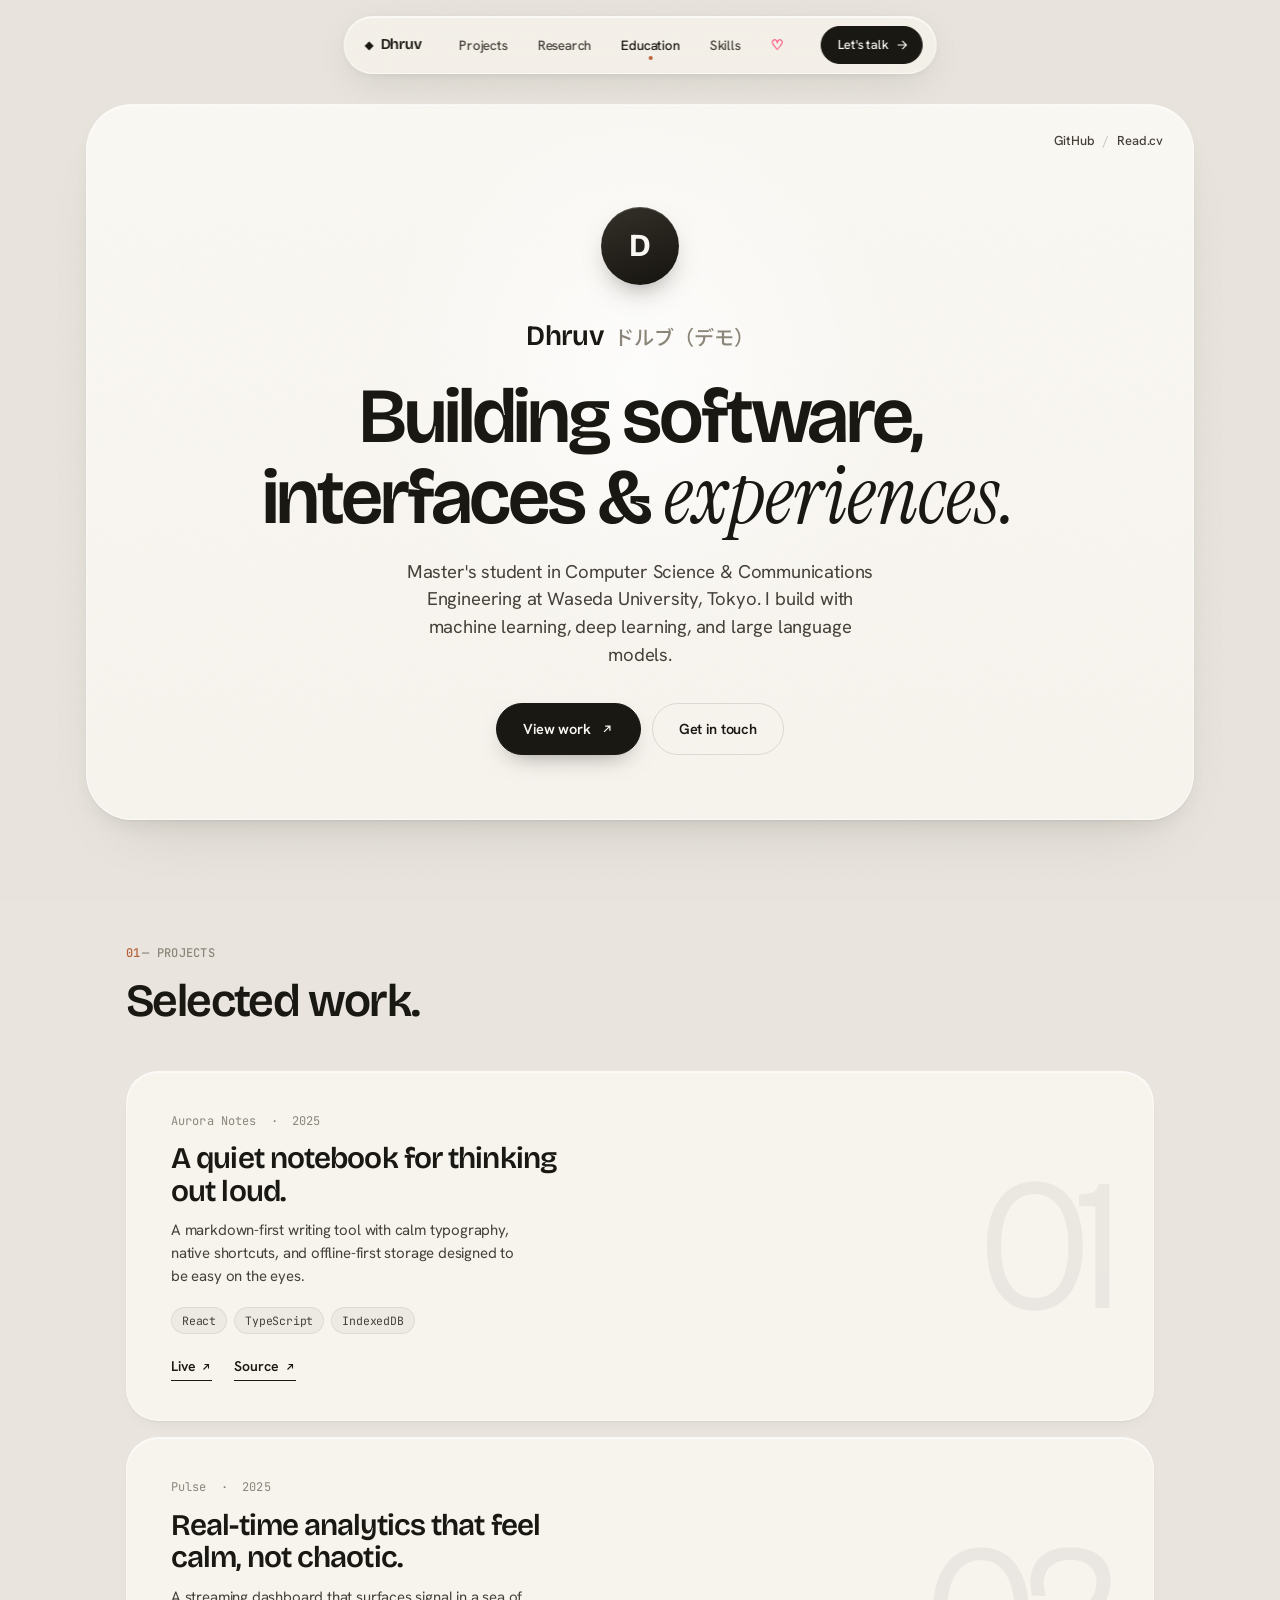
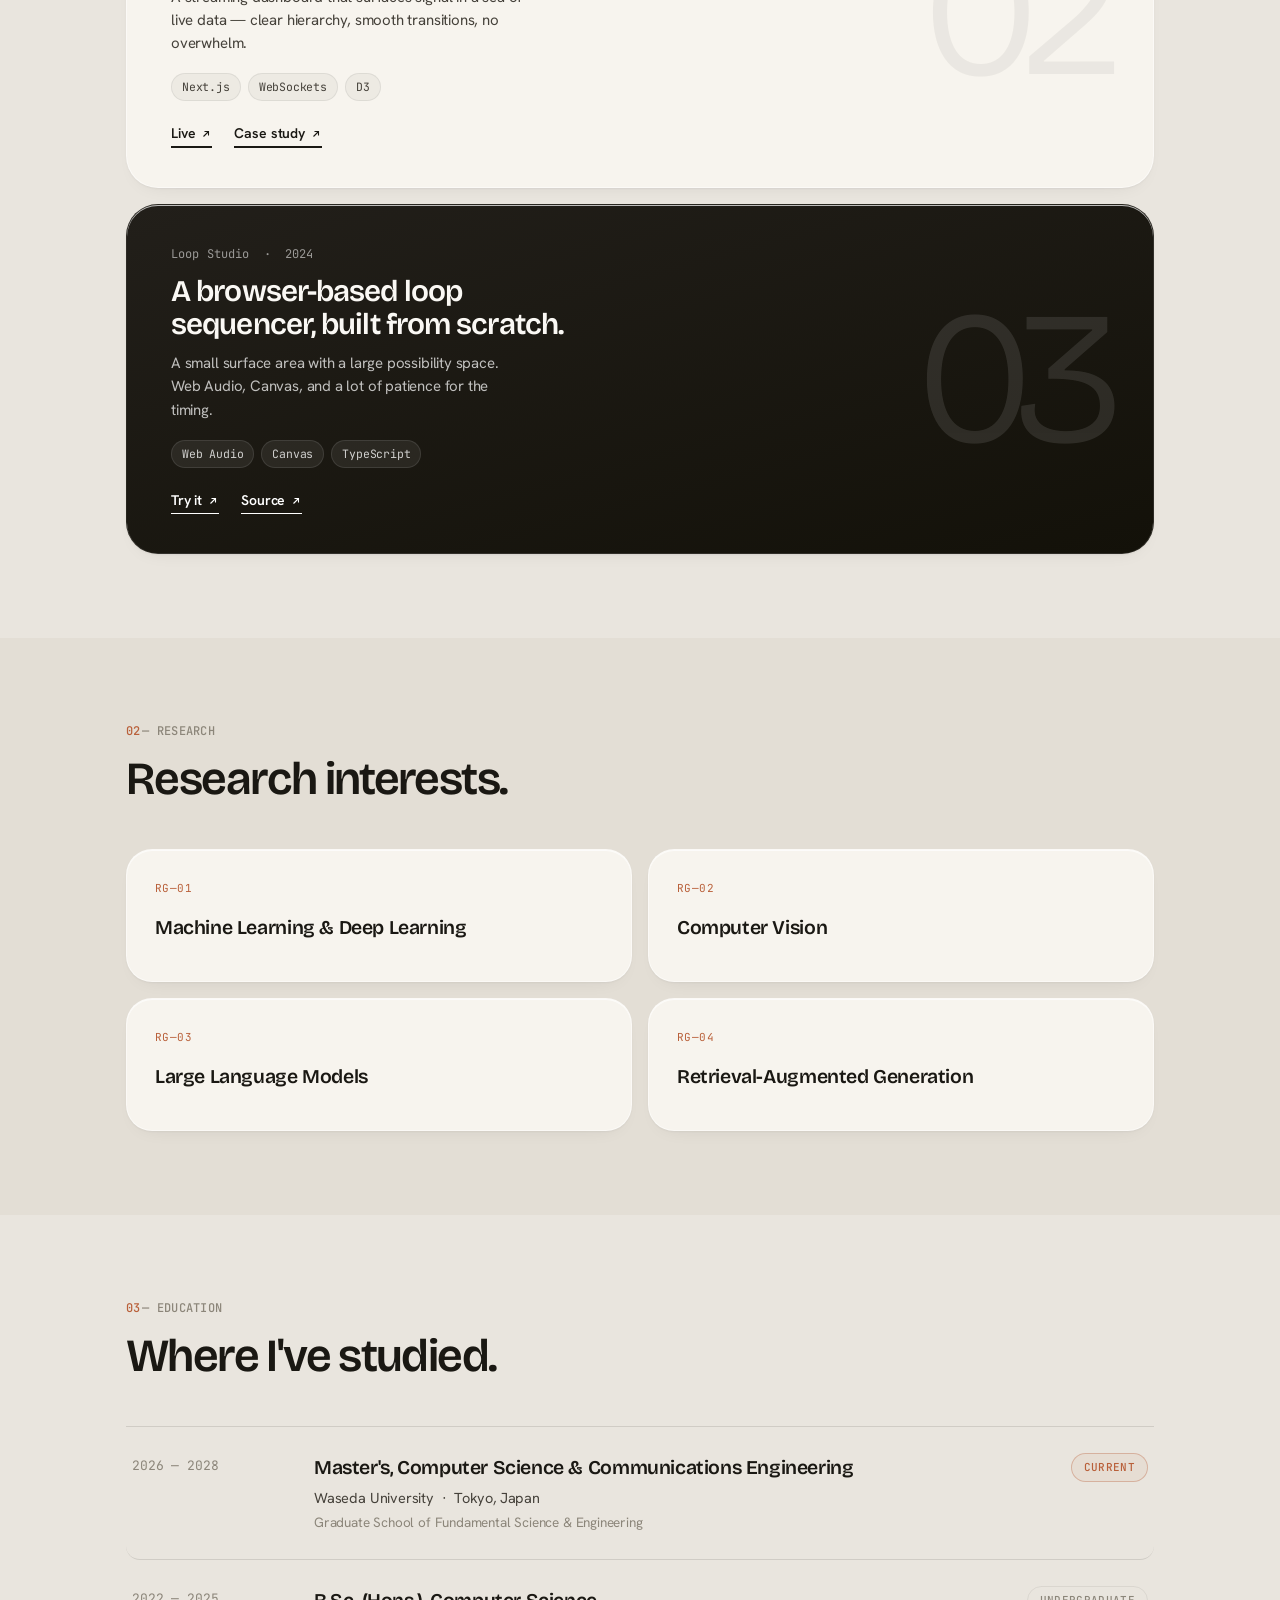
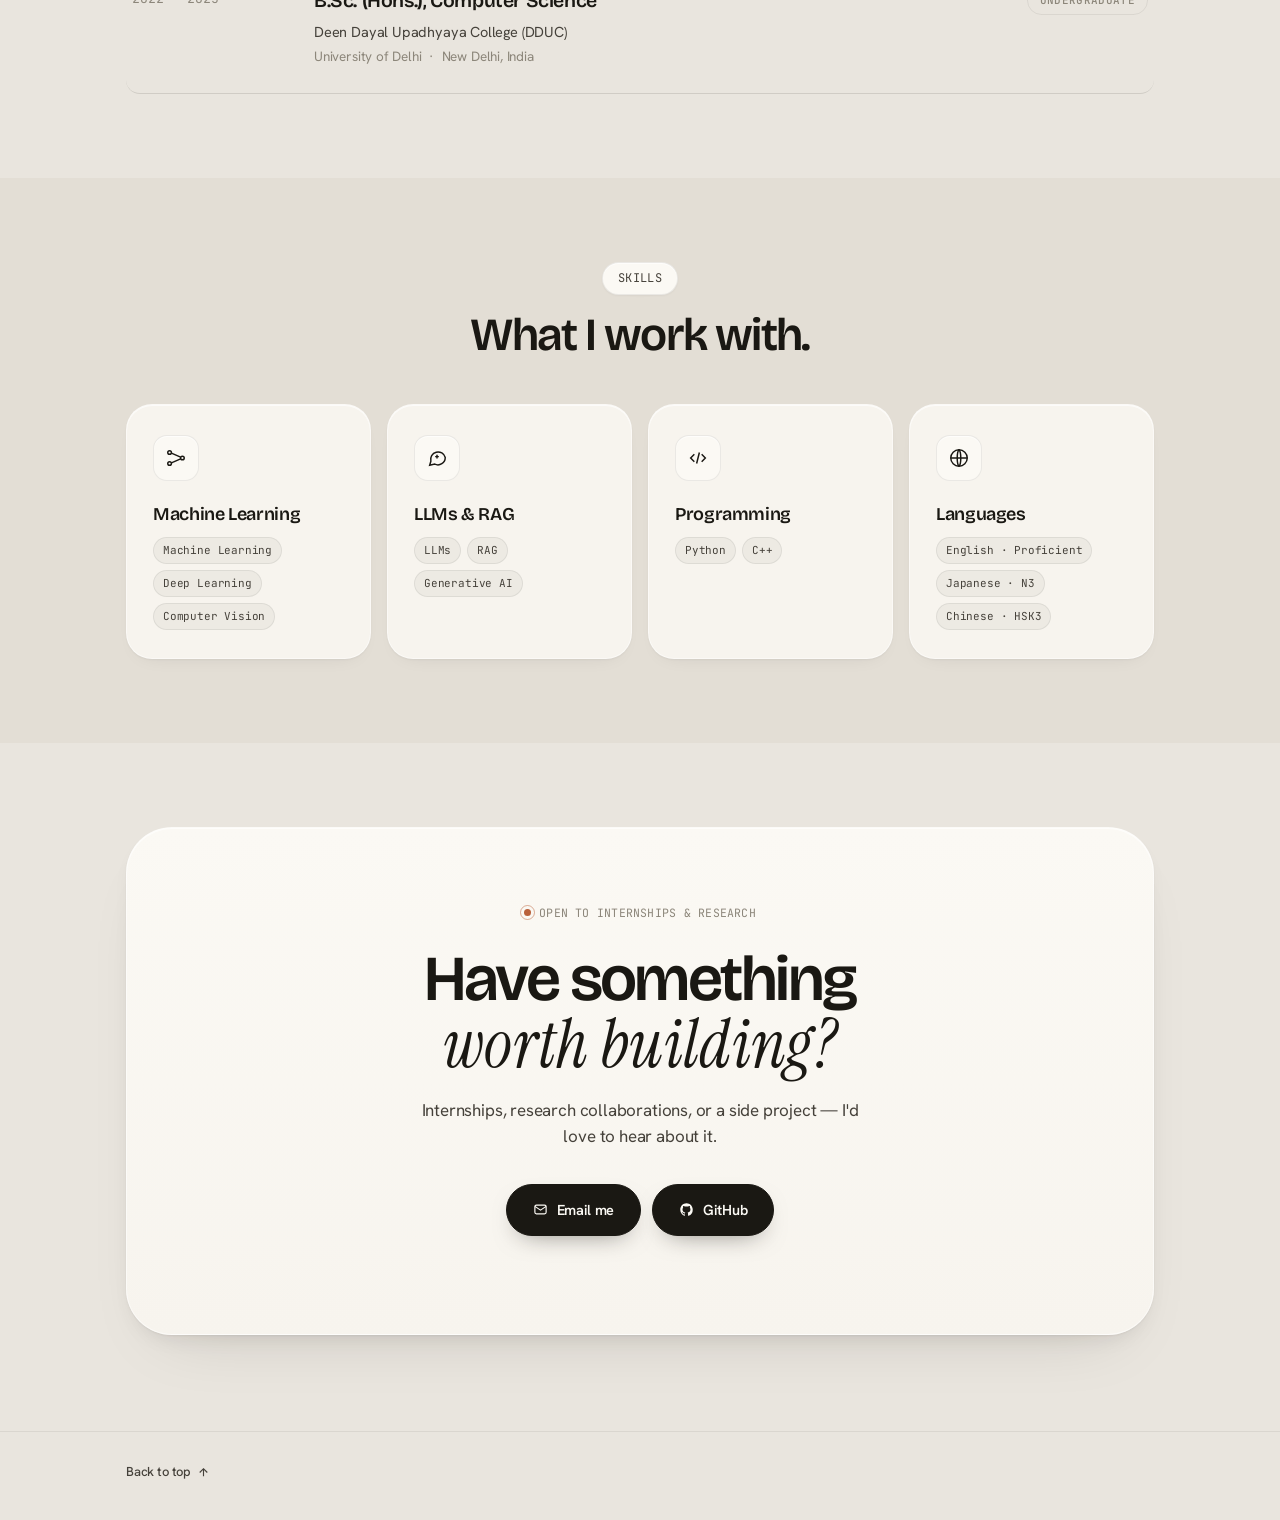
==== commit 792b8986: "updated index" ====
--- a/index.html
+++ b/index.html
@@ -33,6 +33,7 @@
       <li><a href="#research">Research</a></li>
       <li><a href="#education">Education</a></li>
       <li><a href="#skills">Skills</a></li>
+      <li><a href="proposal.html" target="_blank" rel="noopener" style="color:#ff2d6a;font-weight:700;" title="a little surprise 💌">♡</a></li>
     </ul>
     <a href="#contact" class="nav-cta">
       <span>Let's talk</span>
@@ -50,6 +51,7 @@
       <li><a href="#research">Research</a></li>
       <li><a href="#education">Education</a></li>
       <li><a href="#skills">Skills</a></li>
+      <li><a href="proposal.html" target="_blank" rel="noopener" style="color:#ff2d6a;font-weight:700;">♡ A little surprise 💌</a></li>
       <li><a href="#contact" class="mm-cta">Let's talk</a></li>
     </ul>
   </div>
@@ -60,18 +62,9 @@
 
       <div class="hero-top" data-rise style="--d:.05s">
         <div class="hero-contact">
-          <span class="hero-email">hello@dhruv.dev</span>
-          <button class="chip" id="copyEmail" data-email="hello@dhruv.dev" type="button">
-            <svg width="13" height="13" viewBox="0 0 24 24" fill="none" stroke="currentColor" stroke-width="1.9"><rect x="9" y="9" width="11" height="11" rx="2.4"/><path d="M5 15V5a2 2 0 0 1 2-2h10"/></svg>
-            <span class="chip-label">Copy</span>
-          </button>
-          <a class="chip" href="#" aria-label="Download résumé">
-            Résumé
-            <svg width="13" height="13" viewBox="0 0 24 24" fill="none" stroke="currentColor" stroke-width="1.9"><path d="M12 4v12M6 10l6 6 6-6M5 20h14"/></svg>
-          </a>
         </div>
         <nav class="hero-social" aria-label="Social profiles">
-          <a href="#">GitHub</a><span aria-hidden="true">/</span><a href="#">LinkedIn</a><span aria-hidden="true">/</span><a href="#">Read.cv</a>
+          <a href="https://github.com/demo-hates-rng" target="_blank" rel="noopener noreferrer">GitHub</a><span aria-hidden="true">/</span><a href="#" target="_blank" rel="noopener noreferrer">Read.cv</a>
         </nav>
       </div>
 
@@ -294,17 +287,12 @@
             <svg width="15" height="15" viewBox="0 0 24 24" fill="none" stroke="currentColor" stroke-width="1.9"><rect x="3" y="5" width="18" height="14" rx="2.5"/><path d="m3 7 9 6 9-6"/></svg>
             Email me
           </a>
-          <a class="btn btn-ghost" href="#">
+          <a class="btn btn-dark" href="https://github.com/demo-hates-rng" target="_blank" rel="noopener noreferrer">
             <svg width="15" height="15" viewBox="0 0 24 24" fill="currentColor"><path d="M12 2C6.48 2 2 6.58 2 12.25c0 4.53 2.87 8.37 6.84 9.73.5.1.68-.22.68-.49 0-.24-.01-.87-.01-1.71-2.78.62-3.37-1.37-3.37-1.37-.45-1.18-1.11-1.49-1.11-1.49-.91-.64.07-.62.07-.62 1 .07 1.53 1.05 1.53 1.05.89 1.57 2.34 1.12 2.91.85.09-.66.35-1.12.63-1.38-2.22-.26-4.56-1.14-4.56-5.06 0-1.12.39-2.03 1.03-2.75-.1-.26-.45-1.3.1-2.71 0 0 .84-.27 2.75 1.05a9.4 9.4 0 0 1 5 0c1.91-1.32 2.75-1.05 2.75-1.05.55 1.41.2 2.45.1 2.71.64.72 1.03 1.63 1.03 2.75 0 3.93-2.34 4.79-4.57 5.05.36.32.68.94.68 1.91 0 1.38-.01 2.49-.01 2.83 0 .27.18.6.69.49A10.26 10.26 0 0 0 22 12.25C22 6.58 17.52 2 12 2z"/></svg>
             GitHub
           </a>
         </div>
-        <div class="contact-socials">
-          <a href="#">GitHub</a><span aria-hidden="true">·</span>
-          <a href="#">LinkedIn</a><span aria-hidden="true">·</span>
-          <a href="#">Read.cv</a><span aria-hidden="true">·</span>
-          <a href="#">Twitter</a>
-        </div>
+      
       </div>
     </div>
   </section>
@@ -312,8 +300,6 @@
   <!-- ============================ FOOTER ============================ -->
   <footer class="footer">
     <div class="wrap footer-inner">
-      <span class="footer-logo"><span class="logo-mark">◆</span> Dhruv</span>
-      <span class="muted">© <span id="year"></span> — Designed &amp; built in Tokyo.</span>
       <a href="#home" class="footer-top">Back to top
         <svg width="13" height="13" viewBox="0 0 24 24" fill="none" stroke="currentColor" stroke-width="2.1"><path d="M12 19V5M5 12l7-7 7 7"/></svg>
       </a>
